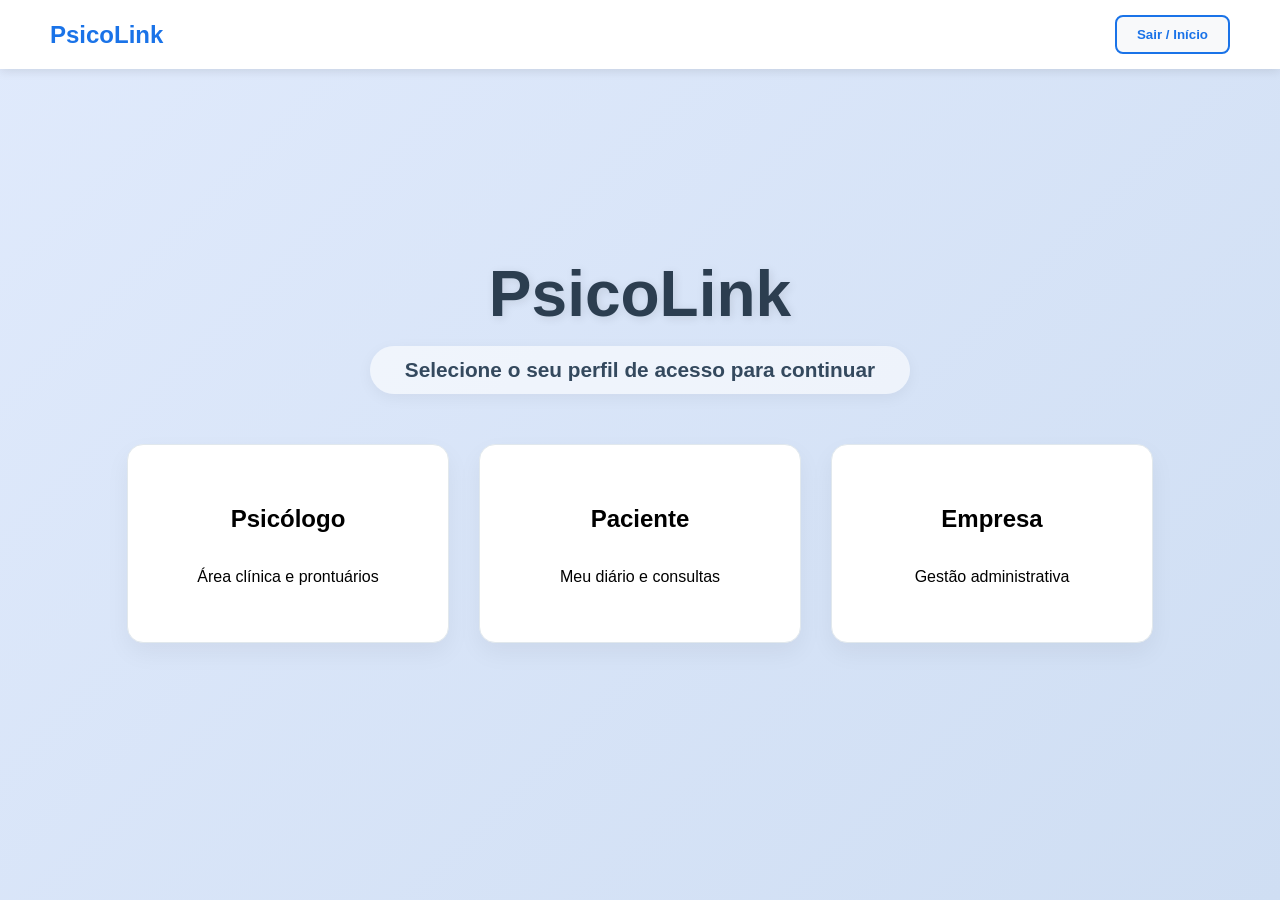
==== src/main/resources/static/index.html @ 891e18f6 "Criação de painel principal, painel de cadastro de pacienten e psicólogo" ====
<!DOCTYPE html>
<html lang="pt-br">
<head>
    <meta charset="UTF-8">
    <title>PsicoLink - Bem-vindo</title>
    <link rel="stylesheet" href="css/style.css">
</head>

<body>
	<!--Div com o navbar-->
	<nav class="navbar">
	    <a href="index.html" class="nav-logo">PsicoLink</a>
	    <div class="nav-links">
	        <button onclick="window.location.href='index.html'">Sair / Início</button>
	    </div>
	</nav>
	
	<!--Div com o nome principal do site-->
	<div class="portal-container">
		<h1>PsicoLink</h1>
		 <p class="instrucao">Selecione o seu perfil de acesso para continuar</p>
	    
		 <!--Div com os cards que ficam dentro da div com o nome principal em 
			que tem os cards de cada tipo de usuário no sistema-->
	    <div class="cards-container">
	        <div class="card card-psicologo" onclick="irPara('psicologo')">
	            <h2>Psicólogo</h2>
	            <p>Área clínica e prontuários</p>
	        </div>

	        <div class="card card-paciente" onclick="irPara('paciente')">
	            <h2>Paciente</h2>
	            <p>Meu diário e consultas</p>
	        </div>

	        <div class="card card-empresa" onclick="irPara('empresa')">
	            <h2>Empresa</h2>
	            <p>Gestão administrativa</p>
	        </div>
	    </div>
	</div>
	<script>
	    function irPara(perfil) {
	        if (perfil === 'psicologo') {
	            // Entra na pasta psicologo e busca o arquivo cadastropsicologo.html
	            window.location.href = "psicologo/cadastropsicologo.html"; 
	        } else if (perfil === 'paciente') {
	            // Entra na pasta paciente e busca o arquivo cadastro.html
	            window.location.href = "paciente/cadastropaciente.html";
	        } else if (perfil === 'empresa') {
	            // Entra na pasta empresa (caso você já tenha criado o cadastro.html lá)
	            window.location.href = "empresa/cadastroempresa.html";
	        }
	    }
	</script>
</body>
</html>
---- src/main/resources/static/css/style.css ----
body {
    font-family: 'Segoe UI', Roboto, Helvetica, Arial, sans-serif;
    /* Um fundo degradê suave (Azul Profundo para Cinza) para dar profundidade */
    background: linear-gradient(135deg, #e0eafc 0%, #cfdef3 100%);
    margin: 0;
    display: flex;
    justify-content: center;
    align-items: center;
    min-height: 100vh;
}

/* Container do Portal - Garantindo a centralização absoluta */
/* Container do Portal */
.portal-container {
    display: flex;
    flex-direction: column;
    align-items: center; /* Centraliza tudo horizontalmente */
    justify-content: center;
    width: 100vw; /* Garante que use a largura total da tela */
    text-align: center;
}

/* Ajuste do Título PsicoLink - Forçando centralização */
.portal-container h1 {
    color: #2c3e50;
    font-size: 4rem; /* Um pouco maior para ficar impactante */
    font-weight: 800;
    margin: 0; /* Remove qualquer margem que possa empurrar o texto */
    padding: 0;
    width: 100%;
    text-align: center;
    text-shadow: 2px 2px 10px rgba(0,0,0,0.1); /* Sutil sombra para profundidade */
}

/* Frase de Instrução */
.portal-container p.instrucao {
    color: #34495e;
    font-size: 1.3rem;
    font-weight: 600;
    margin: 15px 0 50px 0; /* Espaçamento equilibrado entre título e cards */
    background: rgba(255, 255, 255, 0.6);
    padding: 12px 35px;
    border-radius: 50px;
    display: inline-block;
    box-shadow: 0 4px 15px rgba(0,0,0,0.05);
}

/* Cards Container */
.cards-container {
    display: flex;
    flex-direction: row;
    justify-content: center;
    align-items: center; /* Garante alinhamento vertical dos cards */
    gap: 30px;
    width: 100%;
}

/* Estilo do Card Individual */
.card {
    background: #ffffff;
    border-radius: 16px;
    padding: 40px 20px;
    flex: 1; /* Faz todos os cards terem a mesma largura */
    max-width: 280px; /* Impede que fiquem largos demais em telas gigantes */
    box-shadow: 0 10px 25px rgba(0, 0, 0, 0.05);
    cursor: pointer;
    transition: all 0.3s cubic-bezier(0.25, 0.8, 0.25, 1);
    display: flex;
    flex-direction: column;
    align-items: center;
    border: 1px solid #e1e8ed;
}

/* Efeito de flutuação e brilho no hover */
.card:hover {
    transform: translateY(-12px);
    box-shadow: 0 20px 35px rgba(26, 115, 232, 0.15);
    background-color: #ffffff;
}

/* Barra de Navegação */
.navbar {
    width: 100%;
    background-color: #ffffff;
    padding: 15px 50px;
    box-shadow: 0 2px 10px rgba(0,0,0,0.1);
    display: flex;
    justify-content: space-between;
    align-items: center;
    position: fixed;
    top: 0;
    left: 0;
    z-index: 1000;
	box-sizing: border-box; 
}

.nav-logo {
    font-weight: bold;
    color: #1a73e8;
    font-size: 1.5rem;
    text-decoration: none;
}

.nav-links button {
    background-color: #f8f9fa;
    border: 2px solid #1a73e8;
    color: #1a73e8;
    padding: 10px 20px;
    border-radius: 8px;
    cursor: pointer;
    font-weight: 700;
    transition: 0.3s ease;
}

.nav-links button:hover {
    background-color: #1a73e8;
    color: white;
	box-shadow: 0 4px 8px rgba(26, 115, 232, 0.2);
}

/* Ajuste para o conteúdo não ficar escondido atrás da barra fixa */
main, .cadastro, .lista {
    margin-top: 80px;
}

/* CSS HTML - PACIENTE
/* Container Principal do Dashboard */
.dashboard-container {
    max-width: 1000px;
    margin: 100px auto 40px;
    padding: 0 20px;
}

.dashboard-header {
    margin-bottom: 30px;
    text-align: center; /* Alinhamento moderno à esquerda */
}

.dashboard-header h1 {
    font-size: 2.2rem;
    color: #1a202c;
    margin: 0;
}

.dashboard-header p {
    color: #718096;
    margin-top: 5px;
}

/* Grid de Cards */
.dashboard-grid {
    display: grid;
    grid-template-columns: 1.5fr 1fr; /* Um card maior que o outro */
    gap: 25px;
}

/* Estilo do Card Profissional */
.db-card {
    background: #ffffff;
    border-radius: 16px;
    padding: 25px;
    border: 1px solid #e2e8f0;
    box-shadow: 0 4px 6px -1px rgba(0, 0, 0, 0.1);
}

.card-header {
    display: flex;
    align-items: center;
    gap: 10px;
    margin-bottom: 20px;
    border-bottom: 1px solid #f7fafc;
    padding-bottom: 15px;
}

.card-header h3 {
    margin: 0;
    color: #2d3748;
    font-size: 1.2rem;
}

/* Identidade nos Inputs */
.input-group {
    display: flex;
    flex-direction: column;
    margin-bottom: 20px;
    text-align: left;
}

.input-group label {
    font-size: 0.85rem;
    font-weight: 600;
    color: #4a5568;
    margin-bottom: 8px;
}

.input-group input {
    padding: 12px 16px;
    border: 2px solid #edf2f7;
    border-radius: 10px;
    font-size: 1rem;
    transition: all 0.3s ease;
    background: #f8fafc;
}

/* Interatividade: O input "acende" quando focado */
.input-group input:focus {
    outline: none;
    border-color: #1a73e8;
    background: #ffffff;
    box-shadow: 0 0 0 4px rgba(26, 115, 232, 0.1);
}

/* Botão com Identidade */
.btn-primary {
    width: 100%;
    background-color: #1a73e8;
    color: white;
    border: none;
    padding: 14px;
    border-radius: 10px;
    font-weight: 700;
    cursor: pointer;
    transition: transform 0.2s, background 0.3s;
}

.btn-primary:hover {
    background-color: #1557b0;
    transform: translateY(-2px);
}

/* Card de Informações Exibidas */
.info-item {
    margin-bottom: 15px;
    text-align: left;
}

.info-item small {
    color: #a0aec0;
    text-transform: uppercase;
    font-size: 0.7rem;
    letter-spacing: 0.5px;
}

.info-item p {
    margin: 5px 0 0;
    color: #2d3748;
    font-weight: 500;
}

/* Responsividade (Para celulares) */
@media (max-width: 768px) {
    .dashboard-grid { grid-template-columns: 1fr; }
}

/* CSS HTML-PSICOLOGO
/* Grid de Estatísticas */
.stats-grid {
    display: grid;
    grid-template-columns: repeat(auto-fit, minmax(200px, 1fr));
    gap: 20px;
    margin-bottom: 30px;
}

.stat-card {
    background: white;
    padding: 20px;
    border-radius: 16px;
    display: flex;
    align-items: center;
    gap: 15px;
    border: 1px solid #e2e8f0;
}

.stat-icon {
    font-size: 2rem;
    background: #ebf4ff;
    padding: 10px;
    border-radius: 12px;
}

.stat-info small {
    color: #718096;
    font-weight: 600;
}

.stat-info h2 {
    margin: 0;
    color: #2d3748;
}

/* Estilização da Tabela Dashboard */
.full-width {
    max-width: 100% !important;
}

.table-responsive {
    overflow-x: auto;
    margin-top: 10px;
}

table {
    width: 100%;
    border-collapse: collapse;
    text-align: left;
}

th {
    background: #f8fafc;
    color: #4a5568;
    font-weight: 600;
    padding: 15px;
    font-size: 0.9rem;
    border-bottom: 2px solid #edf2f7;
}

td {
    padding: 15px;
    border-bottom: 1px solid #edf2f7;
    color: #2d3748;
}

tr:hover td {
    background-color: #fcfcfd;
}

/* Botão de Prontuário na Tabela */
.btn-table {
    background-color: #1a73e8;
    color: white;
    border: none;
    padding: 8px 16px;
    border-radius: 8px;
    font-size: 0.85rem;
    font-weight: 600;
    cursor: pointer;
    transition: 0.2s;
}

.btn-table:hover {
    background-color: #1557b0;
    box-shadow: 0 4px 12px rgba(26, 115, 232, 0.2);
}
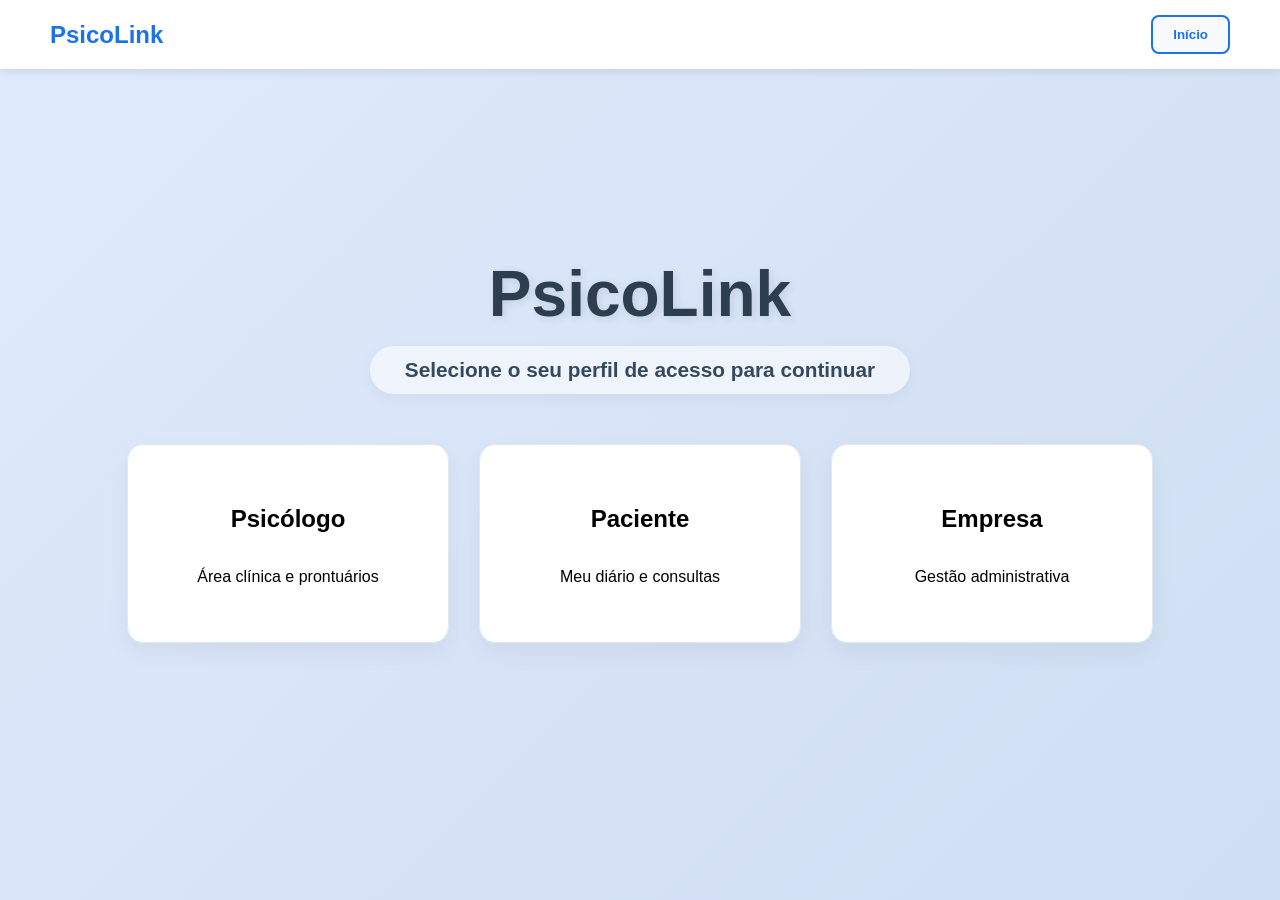
==== commit 18732f5d: "Merge branch 'master' of https://github.com/jeandersonlima/PSICOLINK-2.0 commit 04 - organização do " ====
--- a/src/main/resources/static/index.html
+++ b/src/main/resources/static/index.html
@@ -11,7 +11,7 @@
 	<nav class="navbar">
 	    <a href="index.html" class="nav-logo">PsicoLink</a>
 	    <div class="nav-links">
-	        <button onclick="window.location.href='index.html'">Sair / Início</button>
+	        <button onclick="window.location.href='index.html'">Início</button>
 	    </div>
 	</nav>
 	
--- a/src/main/resources/static/css/style.css
+++ b/src/main/resources/static/css/style.css
@@ -253,6 +253,48 @@
 }
 
 /* CSS HTML-PSICOLOGO
+
+/* Tela de erro no cadastro
+/* Fundo escuro atrás do alerta */
+.modal-overlay {
+    display: none; /* Escondido por padrão */
+    position: fixed;
+    top: 0;
+    left: 0;
+    width: 100%;
+    height: 100%;
+    background: rgba(0, 0, 0, 0.6);
+    z-index: 1000;
+    justify-content: center;
+    align-items: center;
+}
+
+/* Caixa do Alerta */
+.modal-content {
+    background: white;
+    padding: 30px;
+    border-radius: 12px;
+    text-align: center;
+    max-width: 400px;
+    width: 90%;
+    box-shadow: 0 10px 25px rgba(0,0,0,0.2);
+    animation: scaleUp 0.3s ease;
+}
+
+.modal-icon {
+    font-size: 40px;
+    display: block;
+    margin-bottom: 15px;
+}
+
+#alert-title { color: #2d3748; margin-bottom: 10px; }
+#alert-message { color: #4a5568; margin-bottom: 20px; line-height: 1.5; }
+
+@keyframes scaleUp {
+    from { transform: scale(0.8); opacity: 0; }
+    to { transform: scale(1); opacity: 1; }
+}
+ 
 /* Grid de Estatísticas */
 .stats-grid {
     display: grid;
